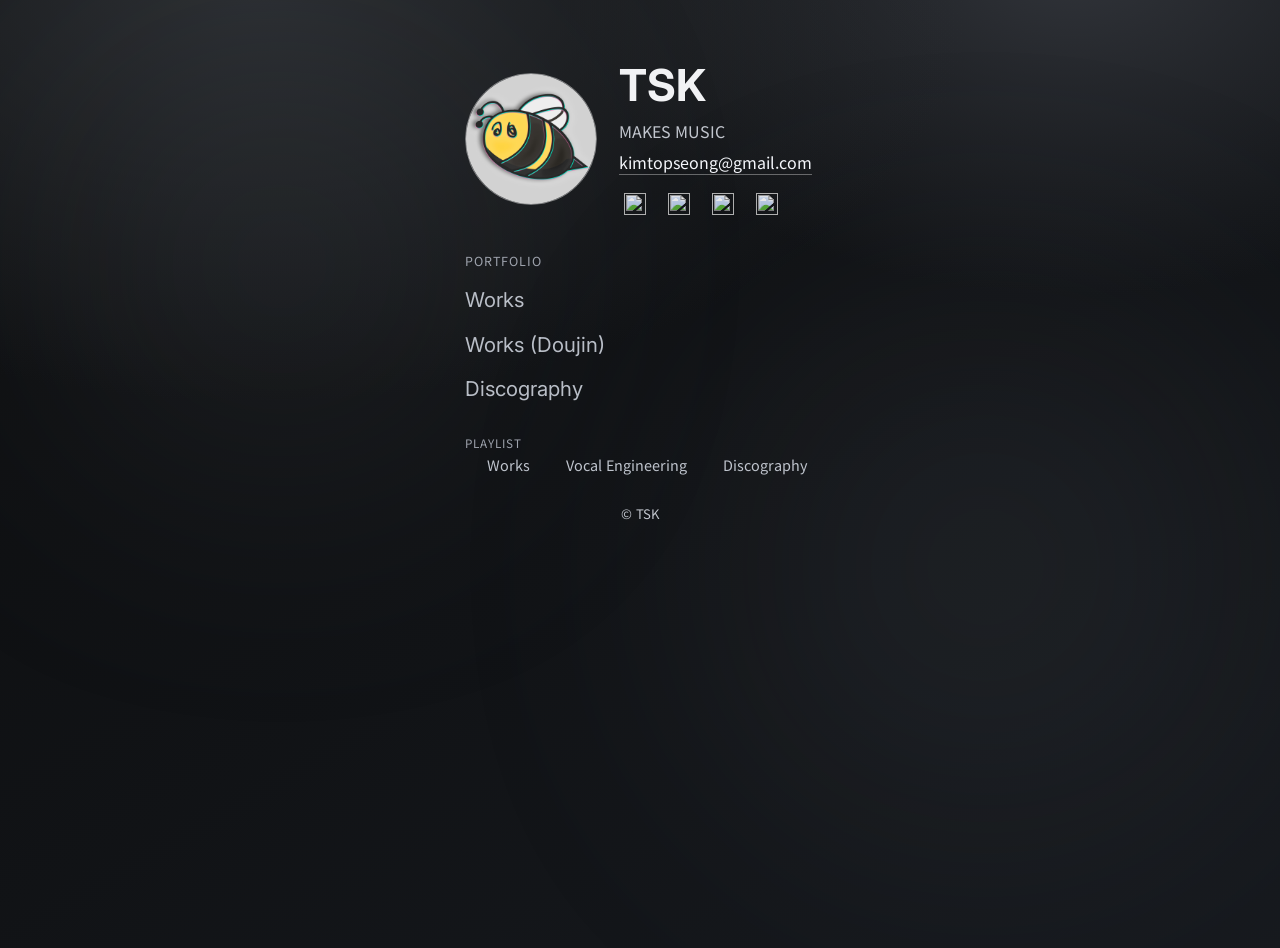
==== index.html @ 694b68a7 "20260206 v5" ====
<!doctype html>
<html lang="ko">
  <head>
    <meta charset="UTF-8" />
    <meta name="viewport" content="width=device-width, initial-scale=1.0, viewport-fit=cover" />
    <meta name="theme-color" content="#0b0c0d" />
    <title>TSK</title>
    <meta
      name="description"
      content="TSK - Composer, Arranger"
    />
    <meta property="og:title" content="TSK" />
    <meta
      property="og:description"
      content="TSK Works"
    />
    <meta property="og:type" content="website" />
    <link rel="preconnect" href="https://fonts.googleapis.com" />
    <link rel="preconnect" href="https://fonts.gstatic.com" crossorigin />
    <link
      href="https://fonts.googleapis.com/css2?family=Inter:wght@500;600;700&family=Noto+Sans+KR:wght@400;500;700&display=swap"
      rel="stylesheet"
    />
    <link rel="stylesheet" href="styles.css" />
  </head>
  <body>
    <div class="bg-haze haze-1"></div>
    <div class="bg-haze haze-2"></div>

    <main class="layout">
      <header class="hero">
        <img
          class="avatar"
          src="assets/profile.jpg"
          alt="TSK profile"
          loading="eager"
          decoding="async"
        />
        <div class="hero-text">
          <h1>TSK</h1>
          <p class="subtitle">MAKES MUSIC</p>
          <a class="email" href="mailto:kimtopseong@gmail.com">kimtopseong@gmail.com</a>
          <div class="icon-only-row hero-icons">
            <a class="icon-only-link" href="https://x.com/tsk_honeybee" target="_blank" rel="noreferrer" aria-label="X">
              <img src="https://cdn.simpleicons.org/x/ffffff" alt="" />
            </a>
            <a class="icon-only-link" href="https://www.instagram.com/tsk_honeybee/" target="_blank" rel="noreferrer" aria-label="Instagram">
              <img src="https://cdn.simpleicons.org/instagram/ffffff" alt="" />
            </a>
            <a class="icon-only-link" href="https://www.youtube.com/channel/UCv5Q-5OGia7zHvulCC9gNqg" target="_blank" rel="noreferrer" aria-label="YouTube">
              <img src="https://cdn.simpleicons.org/youtube/ffffff" alt="" />
            </a>
            <a class="icon-only-link" href="https://tskhoneybee.gumroad.com/" target="_blank" rel="noreferrer" aria-label="Gumroad">
              <img src="https://cdn.simpleicons.org/gumroad/ffffff" alt="" />
            </a>
          </div>
        </div>
      </header>

      <section class="nav-panel">
        <p class="nav-title">Portfolio</p>
        <div class="menu-list" role="tablist" aria-label="Portfolio Sections">
          <button class="menu-btn" data-section="works" type="button">Works</button>
          <button class="menu-btn" data-section="compilation" type="button">Works (Doujin)</button>
          <button class="menu-btn" data-section="discography" type="button">Discography</button>
        </div>
      </section>

      <nav class="social-links" aria-label="External Links">
        <div class="playlist-section">
          <p class="playlist-title">Playlist</p>
          <div class="playlist-links">
            <a class="icon-link" href="https://open.spotify.com/playlist/5SFQrN1b1Zo4xf7qj3XpR2?si=6d80a471884d4071" target="_blank" rel="noreferrer">
              <img src="https://cdn.simpleicons.org/spotify/ffffff" alt="" />
              <span>Works</span>
            </a>
            <a class="icon-link" href="https://open.spotify.com/playlist/7tRy6l9J58Yn8CBKnDfHsf?si=de949b4577144884" target="_blank" rel="noreferrer">
              <img src="https://cdn.simpleicons.org/spotify/ffffff" alt="" />
              <span>Vocal Engineering</span>
            </a>
            <a class="icon-link" href="https://open.spotify.com/playlist/6BKOt9q6zbDGoeuyAYG1Xa?si=b8ab32fe5dda453e" target="_blank" rel="noreferrer">
              <img src="https://cdn.simpleicons.org/spotify/ffffff" alt="" />
              <span>Discography</span>
            </a>
          </div>
        </div>
      </nav>
    </main>

    <section class="overlay" id="modal-overlay" hidden>
      <div class="overlay-backdrop" id="overlay-backdrop"></div>
      <article class="glass modal" role="dialog" aria-modal="true" aria-labelledby="modal-title">
        <header class="modal-head">
          <h2 id="modal-title"></h2>
          <button class="close-btn" id="modal-close" type="button" aria-label="닫기">×</button>
        </header>
        <div class="modal-body" id="modal-body"></div>
        <div class="modal-scrollbar" id="modal-scrollbar" aria-hidden="true" hidden>
          <div class="modal-scrollbar-thumb" id="modal-scrollbar-thumb"></div>
        </div>
      </article>
    </section>

    <footer class="footer">
      <p>© TSK</p>
    </footer>

    <script src="script.js"></script>
  </body>
</html>
---- styles.css ----
:root {
  --bg-1: #0b0c0d;
  --bg-2: #111316;
  --bg-3: #171a1f;
  --text: #f1f2f4;
  --muted: #c2c6ce;
  --glass: rgba(255, 255, 255, 0.08);
  --glass-strong: rgba(255, 255, 255, 0.12);
  --glass-border: rgba(255, 255, 255, 0.22);
  --line: rgba(255, 255, 255, 0.16);
  --shadow: 0 18px 46px rgba(0, 0, 0, 0.34);
}

* {
  box-sizing: border-box;
}

html {
  background-color: var(--bg-1);
  min-height: 100%;
}

body {
  position: relative;
  isolation: isolate;
  margin: 0;
  min-height: 100%;
  min-height: 100vh;
  background: transparent;
  color: var(--text);
  font-family: "Noto Sans KR", "Apple SD Gothic Neo", "Malgun Gothic", sans-serif;
  overflow-x: hidden;
}

body::before {
  content: "";
  position: fixed;
  inset: -15vh 0;
  z-index: -2;
  pointer-events: none;
  background:
    radial-gradient(1200px 700px at 20% 10%, #2a2d31 0%, transparent 60%),
    radial-gradient(900px 580px at 84% 8%, #31343a 0%, transparent 58%),
    linear-gradient(150deg, var(--bg-1), var(--bg-2) 55%, var(--bg-3));
}

h1,
h2,
h3,
button {
  font-family: "Inter", "Noto Sans KR", sans-serif;
}

.bg-haze {
  position: fixed;
  border-radius: 50%;
  filter: blur(clamp(82px, 11vw, 320px));
  pointer-events: none;
  z-index: 0;
  opacity: 0.14;
  animation: float 12s ease-in-out infinite;
}

.haze-1 {
  width: clamp(190px, 30vw, 700px);
  height: clamp(190px, 30vw, 700px);
  background: #9aa1ab;
  top: 8%;
  left: 7%;
}

.haze-2 {
  width: clamp(240px, 38vw, 900px);
  height: clamp(240px, 38vw, 900px);
  background: #7f8793;
  bottom: 10%;
  right: 4%;
  animation-delay: 2s;
}

.layout {
  position: relative;
  z-index: 1;
  width: min(350px, calc(100% - 30px));
  margin: 48px auto 0;
  display: grid;
  gap: 16px;
}

.glass {
  background: linear-gradient(150deg, var(--glass-strong), var(--glass));
  border: 1px solid var(--glass-border);
  border-radius: 8px;
  backdrop-filter: blur(18px) saturate(110%);
  -webkit-backdrop-filter: blur(18px) saturate(110%);
  box-shadow: var(--shadow);
}

.hero {
  padding: 10px 0 8px;
  display: grid;
  grid-template-columns: auto 1fr;
  gap: 22px;
  align-items: center;
}

.avatar {
  width: 132px;
  height: 132px;
  border-radius: 999px;
  object-fit: cover;
  border: 1px solid rgba(255, 255, 255, 0.42);
}

.hero-text {
  display: grid;
  gap: 3px;
  align-content: center;
}

.eyebrow {
  margin: 0 0 4px;
  color: #d2d6dd;
  font-size: 0.9rem;
}

h1 {
  margin: 0;
  font-size: clamp(2rem, 5vw, 2.75rem);
}

.subtitle {
  margin: 4px 0;
  color: var(--muted);
}

.email {
  color: #f4f6fb;
  text-decoration: none;
  border-bottom: 1px solid rgba(255, 255, 255, 0.35);
  width: fit-content;
}

.nav-panel {
  padding: 8px 0 0;
}

.nav-title {
  margin: 0 0 12px;
  color: #9ea3ad;
  letter-spacing: 0.08em;
  text-transform: uppercase;
  font-size: 0.78rem;
}

.menu-list {
  display: flex;
  flex-direction: column;
  align-items: flex-start;
  gap: 8px;
}

.menu-btn {
  display: inline-flex;
  border: none;
  background: transparent;
  color: #b9bec7;
  border-radius: 0;
  padding: 6px 0;
  text-align: left;
  font-size: 1.28rem;
  line-height: 1.2;
  cursor: pointer;
  transition: transform 0.2s ease, color 0.2s ease;
}

.menu-btn:hover {
  transform: translateX(4px);
  color: #f0f2f5;
}

.menu-btn.is-active {
  color: #ffffff;
}

.social-links {
  display: grid;
  gap: 12px;
  padding-top: 10px;
}

.icon-only-row {
  display: flex;
  flex-wrap: wrap;
  gap: 12px;
}

.hero-icons {
  margin-top: 10px;
  justify-content: flex-start;
}

.icon-only-link {
  display: inline-flex;
  align-items: center;
  justify-content: center;
  width: 32px;
  height: 32px;
  color: #bfc4cd;
  text-decoration: none;
  opacity: 0.9;
  transition: opacity 0.2s ease, transform 0.2s ease;
}

.icon-only-link img {
  width: 22px;
  height: 22px;
}

.icon-only-link:hover {
  opacity: 1;
  transform: translateY(-1px);
}

.playlist-section {
  display: grid;
  gap: 7px;
}

.playlist-title {
  margin: 0;
  color: #9ea3ad;
  letter-spacing: 0.08em;
  text-transform: uppercase;
  font-size: 0.73rem;
}

.playlist-links {
  display: flex;
  flex-wrap: wrap;
  gap: 8px 14px;
}

.icon-link {
  display: inline-flex;
  align-items: center;
  gap: 7px;
  color: #bfc4cd;
  text-decoration: none;
  font-size: 0.9rem;
  line-height: 1;
  transition: color 0.2s ease, transform 0.2s ease;
}

.icon-link img {
  width: 15px;
  height: 15px;
  opacity: 0.92;
}

.icon-link:hover {
  color: #ffffff;
  transform: translateY(-1px);
}

.overlay {
  position: fixed;
  inset: 0;
  z-index: 20;
  display: grid;
  place-items: center;
  padding: 20px;
}

.overlay[hidden] {
  display: none;
}

.overlay-backdrop {
  position: absolute;
  inset: 0;
  background: rgba(7, 8, 10, 0.55);
}

.modal {
  --modal-head-offset: 64px;
  position: relative;
  width: min(720px, 100%);
  overflow: hidden;
  background: transparent;
  border: none;
  border-radius: 8px;
  box-shadow:
    var(--shadow),
    inset 0 1px 0 rgba(255, 255, 255, 0.14),
    inset 0 -1px 0 rgba(0, 0, 0, 0.34);
  backdrop-filter: none;
  -webkit-backdrop-filter: none;
}

.modal::before {
  content: "";
  position: absolute;
  top: var(--modal-head-offset);
  left: 0;
  right: 0;
  bottom: 0;
  z-index: 0;
  border-radius: 0 0 8px 8px;
  background: linear-gradient(150deg, var(--glass-strong), var(--glass));
  backdrop-filter: blur(18px) saturate(110%);
  -webkit-backdrop-filter: blur(18px) saturate(110%);
  pointer-events: none;
}

.modal::after {
  content: "";
  position: absolute;
  inset: 0;
  z-index: 7;
  border-radius: inherit;
  padding: 1px;
  background: linear-gradient(
    145deg,
    rgba(255, 255, 255, 0.36) 0%,
    rgba(255, 255, 255, 0.14) 38%,
    rgba(18, 21, 28, 0.56) 100%
  );
  -webkit-mask:
    linear-gradient(#000 0 0) content-box,
    linear-gradient(#000 0 0);
  -webkit-mask-composite: xor;
  mask-composite: exclude;
  pointer-events: none;
}

.modal-head {
  position: absolute;
  top: 0;
  left: 0;
  right: 0;
  z-index: 4;
  min-height: 64px;
  display: flex;
  justify-content: space-between;
  align-items: center;
  padding: 16px 16px 10px;
  background: rgba(18, 20, 24, 0.2);
  backdrop-filter: blur(20px);
  -webkit-backdrop-filter: blur(20px) saturate(120%) brightness(90%);
  border-bottom: none;
}

.modal-head h2 {
  margin: 0;
  font-size: 1.24rem;
}

.close-btn {
  width: 34px;
  height: 34px;
  border-radius: 4px;
  border: none;
  background: rgba(255, 255, 255, 0.08);
  color: var(--text);
  font-size: 1.28rem;
  line-height: 1;
  cursor: pointer;
}

.modal-body {
  position: relative;
  z-index: 1;
  overflow: auto;
  max-height: min(82vh, 900px);
  padding: calc(var(--modal-head-offset) + 14px) 24px 18px 16px;
  scrollbar-width: none;
  -ms-overflow-style: none;
}

.modal-body::-webkit-scrollbar {
  width: 0;
  height: 0;
}

.modal-scrollbar {
  position: absolute;
  top: var(--modal-head-offset);
  right: 6px;
  bottom: 10px;
  width: 8px;
  border-radius: 999px;
  background: rgba(255, 255, 255, 0.08);
  z-index: 6;
}

.modal-scrollbar-thumb {
  position: absolute;
  top: 0;
  left: 0;
  width: 100%;
  min-height: 36px;
  border-radius: inherit;
  background: rgba(255, 255, 255, 0.44);
  box-shadow: 0 2px 8px rgba(0, 0, 0, 0.24);
  cursor: grab;
}

.modal-scrollbar-thumb:active {
  cursor: grabbing;
}

.timeline {
  display: grid;
  gap: 14px;
}

.year-group {
  padding: 0;
}

.year-group h3 {
  margin: 0 0 9px;
  color: #e2e5ea;
  font-size: 1.2rem;
  font-weight: 600;
}

.year-group ul {
  margin: 0;
  padding-left: 30px;
  display: grid;
  gap: 6px;
}

.year-group li {
  line-height: 1.5;
  color: #eef0f3;
  font-size: 0.93rem;
}

.year-group li::marker {
  font-size: 0.7em;
  color: #aab0b9;
}

.track-link {
  color: inherit;
  text-decoration: none;
  background-image: linear-gradient(rgba(255, 255, 255, 0.62), rgba(255, 255, 255, 0.62));
  background-repeat: no-repeat;
  background-size: 0 1px;
  background-position: 0 100%;
  padding-bottom: 0.08em;
  transition: background-size 0.2s ease, color 0.2s ease;
}

.track-link:hover {
  color: #ffffff;
  background-size: 100% 1px;
}

.mark-box {
  display: inline;
  padding: 0px 4px;
  border-radius: 3px;
  background: rgba(255, 255, 255, 0.16);
  margin: 0;
  font-size: 0.94em;
  font-weight: 500;
}

.role-box {
  display: inline;
  padding: 1px 6px;
  border-radius: 3px;
  background: rgba(255, 222, 115, 0.24);
  color: #ffe084;
  font-size: 0.83em;
  font-weight: 600;
  margin-left: 0;
}

.company-meta {
  color: #9a9fa8;
  font-size: 0.82em;
}

.footer {
  position: relative;
  z-index: 1;
  text-align: center;
  color: var(--muted);
  font-size: 0.82rem;
  padding: 18px 0 24px;
}

@keyframes float {
  0%,
  100% {
    transform: translateY(0);
  }
  50% {
    transform: translateY(-14px);
  }
}

@media (max-width: 680px) {
  .layout {
    margin-top: 26px;
  }

  .hero {
    grid-template-columns: 1fr;
    text-align: center;
    justify-items: center;
    padding: 8px 0 6px;
  }

  .hero-text {
    justify-items: center;
  }

  .hero-icons {
    justify-content: center;
  }

  .modal {
    width: 100%;
    max-height: 86vh;
  }

  .social-links {
    gap: 10px;
  }

  .menu-btn:hover {
    transform: none;
  }

  .menu-btn {
    font-size: 1.16rem;
  }
}
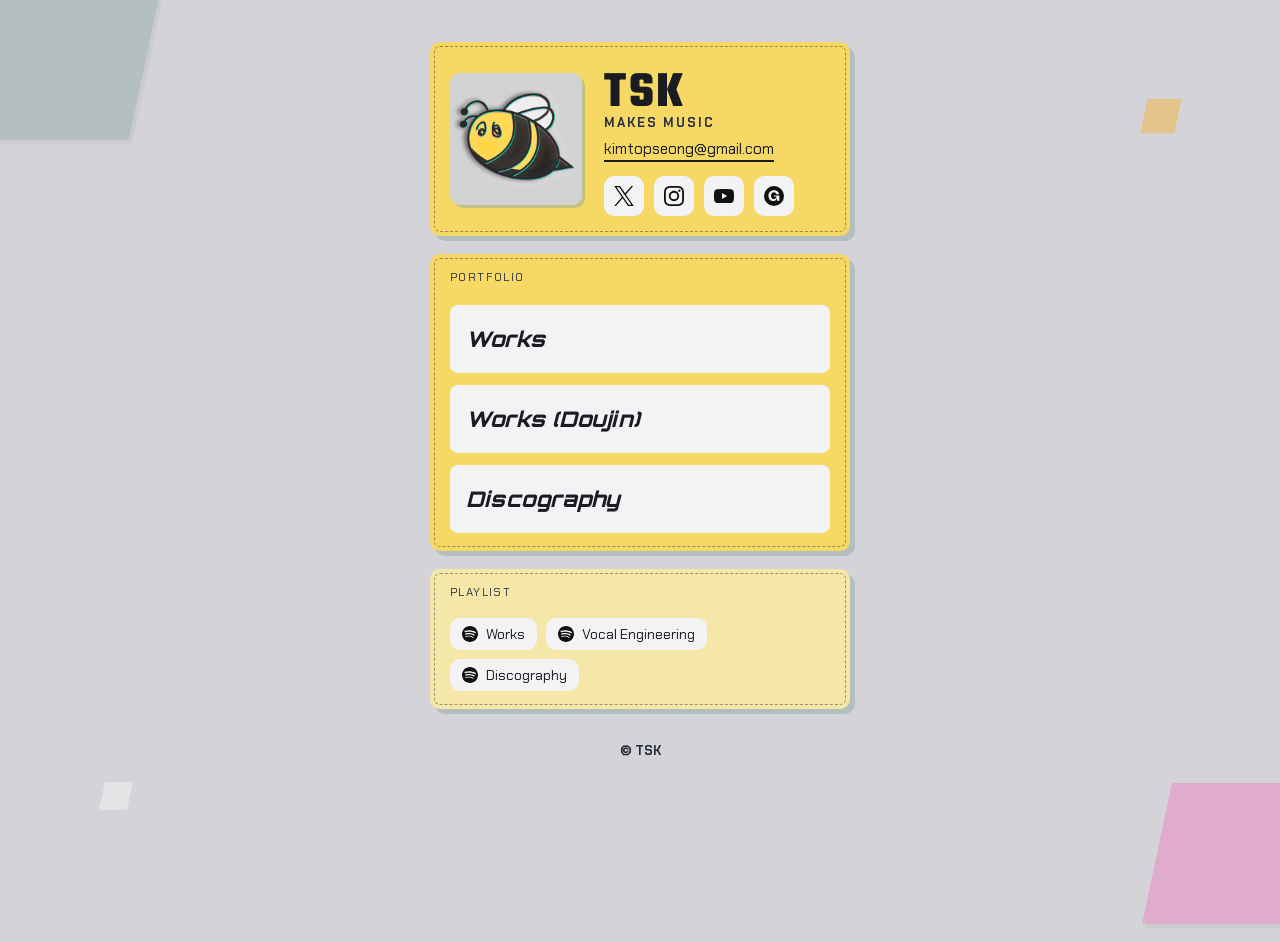
==== commit bab9af0c: "20260208" ====
--- a/index.html
+++ b/index.html
@@ -3,7 +3,7 @@
   <head>
     <meta charset="UTF-8" />
     <meta name="viewport" content="width=device-width, initial-scale=1.0, viewport-fit=cover" />
-    <meta name="theme-color" content="#0b0c0d" />
+    <meta name="theme-color" content="#cbcbcf" />
     <title>TSK</title>
     <meta
       name="description"
@@ -15,10 +15,13 @@
       content="TSK Works"
     />
     <meta property="og:type" content="website" />
+    <link rel="icon" type="image/png" sizes="32x32" href="assets/favicon/favicon-32.png" />
+    <link rel="icon" type="image/png" sizes="16x16" href="assets/favicon/favicon-16.png" />
+    <link rel="apple-touch-icon" sizes="180x180" href="assets/favicon/apple-touch-icon.png" />
     <link rel="preconnect" href="https://fonts.googleapis.com" />
     <link rel="preconnect" href="https://fonts.gstatic.com" crossorigin />
     <link
-      href="https://fonts.googleapis.com/css2?family=Inter:wght@500;600;700&family=Noto+Sans+KR:wght@400;500;700&display=swap"
+      href="https://fonts.googleapis.com/css2?family=Black+Ops+One&family=Chakra+Petch:wght@500;600;700&family=Orbitron:wght@600;700;800&family=Rubik+Mono+One&family=Teko:wght@700&family=Noto+Sans+KR:wght@400;500;700&display=swap"
       rel="stylesheet"
     />
     <link rel="stylesheet" href="styles.css" />
@@ -42,16 +45,16 @@
           <a class="email" href="mailto:kimtopseong@gmail.com">kimtopseong@gmail.com</a>
           <div class="icon-only-row hero-icons">
             <a class="icon-only-link" href="https://x.com/tsk_honeybee" target="_blank" rel="noreferrer" aria-label="X">
-              <img src="https://cdn.simpleicons.org/x/ffffff" alt="" />
+              <img src="assets/icons/x.svg" alt="" />
             </a>
             <a class="icon-only-link" href="https://www.instagram.com/tsk_honeybee/" target="_blank" rel="noreferrer" aria-label="Instagram">
-              <img src="https://cdn.simpleicons.org/instagram/ffffff" alt="" />
+              <img src="assets/icons/instagram.svg" alt="" />
             </a>
             <a class="icon-only-link" href="https://www.youtube.com/channel/UCv5Q-5OGia7zHvulCC9gNqg" target="_blank" rel="noreferrer" aria-label="YouTube">
-              <img src="https://cdn.simpleicons.org/youtube/ffffff" alt="" />
+              <img src="assets/icons/youtube.svg" alt="" />
             </a>
             <a class="icon-only-link" href="https://tskhoneybee.gumroad.com/" target="_blank" rel="noreferrer" aria-label="Gumroad">
-              <img src="https://cdn.simpleicons.org/gumroad/ffffff" alt="" />
+              <img src="assets/icons/gumroad.svg" alt="" />
             </a>
           </div>
         </div>
@@ -71,15 +74,15 @@
           <p class="playlist-title">Playlist</p>
           <div class="playlist-links">
             <a class="icon-link" href="https://open.spotify.com/playlist/5SFQrN1b1Zo4xf7qj3XpR2?si=6d80a471884d4071" target="_blank" rel="noreferrer">
-              <img src="https://cdn.simpleicons.org/spotify/ffffff" alt="" />
+              <img src="assets/icons/spotify.svg" alt="" />
               <span>Works</span>
             </a>
             <a class="icon-link" href="https://open.spotify.com/playlist/7tRy6l9J58Yn8CBKnDfHsf?si=de949b4577144884" target="_blank" rel="noreferrer">
-              <img src="https://cdn.simpleicons.org/spotify/ffffff" alt="" />
+              <img src="assets/icons/spotify.svg" alt="" />
               <span>Vocal Engineering</span>
             </a>
             <a class="icon-link" href="https://open.spotify.com/playlist/6BKOt9q6zbDGoeuyAYG1Xa?si=b8ab32fe5dda453e" target="_blank" rel="noreferrer">
-              <img src="https://cdn.simpleicons.org/spotify/ffffff" alt="" />
+              <img src="assets/icons/spotify.svg" alt="" />
               <span>Discography</span>
             </a>
           </div>
@@ -89,7 +92,7 @@
 
     <section class="overlay" id="modal-overlay" hidden>
       <div class="overlay-backdrop" id="overlay-backdrop"></div>
-      <article class="glass modal" role="dialog" aria-modal="true" aria-labelledby="modal-title">
+      <article class="modal" role="dialog" aria-modal="true" aria-labelledby="modal-title">
         <header class="modal-head">
           <h2 id="modal-title"></h2>
           <button class="close-btn" id="modal-close" type="button" aria-label="닫기">×</button>
--- a/styles.css
+++ b/styles.css
@@ -1,14 +1,17 @@
 :root {
-  --bg-1: #0b0c0d;
-  --bg-2: #111316;
-  --bg-3: #171a1f;
-  --text: #f1f2f4;
-  --muted: #c2c6ce;
-  --glass: rgba(255, 255, 255, 0.08);
-  --glass-strong: rgba(255, 255, 255, 0.12);
-  --glass-border: rgba(255, 255, 255, 0.22);
-  --line: rgba(255, 255, 255, 0.16);
-  --shadow: 0 18px 46px rgba(0, 0, 0, 0.34);
+  --bg: #d4d4d8;
+  --ink: #1b1c22;
+  --paper: #f3f3f5;
+  --panel: #f6d964;
+  --panel-soft: #f4e7a8;
+  --wing: #eeeff2;
+  --muted: #4a4d57;
+  --cyan: #8fa9a2;
+  --pink: #f07dbf;
+  --orange: #f1b13a;
+  --edge-rough: rgba(27, 28, 34, 0.42);
+  --shadow-hard: 5px 5px 0 rgba(143, 169, 162, 0.5);
+  --btn-slant: 2%;
 }
 
 * {
@@ -16,251 +19,316 @@
 }
 
 html {
-  background-color: var(--bg-1);
   min-height: 100%;
+  background: var(--bg);
 }
 
 body {
   position: relative;
   isolation: isolate;
   margin: 0;
-  min-height: 100%;
   min-height: 100vh;
-  background: transparent;
-  color: var(--text);
-  font-family: "Noto Sans KR", "Apple SD Gothic Neo", "Malgun Gothic", sans-serif;
+  color: var(--ink);
+  font-family: "Chakra Petch", "Noto Sans KR", "Apple SD Gothic Neo", "Malgun Gothic", sans-serif;
   overflow-x: hidden;
 }
 
-body::before {
+body::before,
+body::after {
   content: "";
   position: fixed;
-  inset: -15vh 0;
-  z-index: -2;
+  z-index: -3;
   pointer-events: none;
-  background:
-    radial-gradient(1200px 700px at 20% 10%, #2a2d31 0%, transparent 60%),
-    radial-gradient(900px 580px at 84% 8%, #31343a 0%, transparent 58%),
-    linear-gradient(150deg, var(--bg-1), var(--bg-2) 55%, var(--bg-3));
+  border: none;
+  box-shadow: 4px 4px 0 rgba(0, 0, 0, 0.1);
+  opacity: 0.45;
+}
+
+body::before {
+  top: -22px;
+  left: -16px;
+  width: clamp(96px, 13vw, 162px);
+  height: clamp(96px, 13vw, 162px);
+  background: var(--cyan);
+  transform: skewX(-12deg);
+}
+
+body::after {
+  right: -18px;
+  bottom: -24px;
+  width: clamp(84px, 11vw, 142px);
+  height: clamp(84px, 11vw, 142px);
+  background: var(--pink);
+  transform: skewX(-12deg);
 }
 
 h1,
 h2,
 h3,
 button {
-  font-family: "Inter", "Noto Sans KR", sans-serif;
+  font-family: "Orbitron", "Black Ops One", "Noto Sans KR", sans-serif;
 }
 
 .bg-haze {
   position: fixed;
-  border-radius: 50%;
-  filter: blur(clamp(82px, 11vw, 320px));
+  z-index: -2;
   pointer-events: none;
-  z-index: 0;
-  opacity: 0.14;
-  animation: float 12s ease-in-out infinite;
+  border: none;
+  opacity: 0.5;
 }
 
 .haze-1 {
-  width: clamp(190px, 30vw, 700px);
-  height: clamp(190px, 30vw, 700px);
-  background: #9aa1ab;
-  top: 8%;
-  left: 7%;
+  top: 11%;
+  right: 8%;
+  width: 34px;
+  height: 34px;
+  background: var(--orange);
+  transform: skewX(-12deg);
 }
 
 .haze-2 {
-  width: clamp(240px, 38vw, 900px);
-  height: clamp(240px, 38vw, 900px);
-  background: #7f8793;
+  left: 8%;
   bottom: 10%;
-  right: 4%;
-  animation-delay: 2s;
+  width: 28px;
+  height: 28px;
+  background: var(--paper);
+  transform: skewX(-12deg);
 }
 
 .layout {
   position: relative;
   z-index: 1;
-  width: min(350px, calc(100% - 30px));
-  margin: 48px auto 0;
-  display: grid;
-  gap: 16px;
-}
-
-.glass {
-  background: linear-gradient(150deg, var(--glass-strong), var(--glass));
-  border: 1px solid var(--glass-border);
-  border-radius: 8px;
-  backdrop-filter: blur(18px) saturate(110%);
-  -webkit-backdrop-filter: blur(18px) saturate(110%);
-  box-shadow: var(--shadow);
+  width: min(420px, calc(100% - 38px));
+  margin: 42px auto 0;
+  display: grid;
+  gap: 18px;
+}
+
+.layout > * {
+  opacity: 0;
+  transform: translateY(18px);
+  animation: rise-in 0.65s cubic-bezier(0.25, 0.7, 0.3, 1) forwards;
+}
+
+.layout > :nth-child(1) {
+  animation-delay: 0.05s;
+}
+
+.layout > :nth-child(2) {
+  animation-delay: 0.12s;
+}
+
+.layout > :nth-child(3) {
+  animation-delay: 0.19s;
+}
+
+.hero,
+.nav-panel,
+.social-links {
+  position: relative;
+  overflow: hidden;
+  border: none;
+  border-radius: 10px;
+  background: var(--panel);
+  box-shadow: var(--shadow-hard);
+}
+
+.hero::after,
+.nav-panel::after,
+.social-links::after {
+  content: "";
+  position: absolute;
+  inset: 4px;
+  border: 1px dashed var(--edge-rough);
+  border-radius: 6px;
+  pointer-events: none;
 }
 
 .hero {
-  padding: 10px 0 8px;
+  padding: 20px;
   display: grid;
   grid-template-columns: auto 1fr;
   gap: 22px;
   align-items: center;
 }
 
+.nav-panel,
+.social-links {
+  padding: 16px 20px 18px;
+}
+
+.nav-panel {
+  display: grid;
+  align-content: start;
+  gap: 10px;
+}
+
 .avatar {
   width: 132px;
   height: 132px;
-  border-radius: 999px;
+  border-radius: 10px;
   object-fit: cover;
-  border: 1px solid rgba(255, 255, 255, 0.42);
+  border: none;
+  box-shadow: 3px 3px 0 rgba(143, 169, 162, 0.5);
 }
 
 .hero-text {
   display: grid;
-  gap: 3px;
+  gap: 4px;
   align-content: center;
 }
 
-.eyebrow {
-  margin: 0 0 4px;
-  color: #d2d6dd;
-  font-size: 0.9rem;
-}
-
 h1 {
   margin: 0;
-  font-size: clamp(2rem, 5vw, 2.75rem);
+  font-size: clamp(2.2rem, 5vw, 3.2rem);
+  line-height: 0.86;
+  letter-spacing: 0.05em;
+  font-family: "Teko", "Rubik Mono One", "Black Ops One", "Orbitron", "Noto Sans KR", sans-serif;
+  transform: translateY(10px);
 }
 
 .subtitle {
   margin: 4px 0;
-  color: var(--muted);
+  color: #2d3240;
+  font-weight: 700;
+  letter-spacing: 0.16em;
+  font-size: 0.8rem;
 }
 
 .email {
-  color: #f4f6fb;
+  width: fit-content;
+  color: var(--ink);
+  font-size: 0.95rem;
   text-decoration: none;
-  border-bottom: 1px solid rgba(255, 255, 255, 0.35);
-  width: fit-content;
-}
-
-.nav-panel {
-  padding: 8px 0 0;
-}
-
-.nav-title {
-  margin: 0 0 12px;
-  color: #9ea3ad;
-  letter-spacing: 0.08em;
-  text-transform: uppercase;
-  font-size: 0.78rem;
-}
-
-.menu-list {
-  display: flex;
-  flex-direction: column;
-  align-items: flex-start;
-  gap: 8px;
-}
-
-.menu-btn {
-  display: inline-flex;
-  border: none;
-  background: transparent;
-  color: #b9bec7;
-  border-radius: 0;
-  padding: 6px 0;
-  text-align: left;
-  font-size: 1.28rem;
-  line-height: 1.2;
-  cursor: pointer;
-  transition: transform 0.2s ease, color 0.2s ease;
-}
-
-.menu-btn:hover {
-  transform: translateX(4px);
-  color: #f0f2f5;
-}
-
-.menu-btn.is-active {
-  color: #ffffff;
-}
-
-.social-links {
-  display: grid;
-  gap: 12px;
-  padding-top: 10px;
+  border-bottom: 2px solid var(--ink);
+  padding-bottom: 1px;
+}
+
+.email:hover {
+  color: #000;
 }
 
 .icon-only-row {
   display: flex;
   flex-wrap: wrap;
-  gap: 12px;
+  gap: 10px;
 }
 
 .hero-icons {
   margin-top: 10px;
-  justify-content: flex-start;
 }
 
 .icon-only-link {
   display: inline-flex;
   align-items: center;
   justify-content: center;
-  width: 32px;
-  height: 32px;
-  color: #bfc4cd;
+  width: 40px;
+  height: 40px;
+  border-radius: 10px;
+  border: none;
+  background: var(--paper);
   text-decoration: none;
-  opacity: 0.9;
-  transition: opacity 0.2s ease, transform 0.2s ease;
+  transition: transform 0.18s ease, box-shadow 0.18s ease;
 }
 
 .icon-only-link img {
-  width: 22px;
-  height: 22px;
+  width: 20px;
+  height: 20px;
 }
 
 .icon-only-link:hover {
-  opacity: 1;
+  transform: translateY(-2px);
+  box-shadow: 2px 2px 0 rgba(143, 169, 162, 0.6);
+}
+
+.nav-title,
+.playlist-title {
+  margin: 0 0 10px;
+  color: #2a2f3d;
+  letter-spacing: 0.12em;
+  text-transform: uppercase;
+  font-size: 0.72rem;
+}
+
+.menu-list {
+  display: grid;
+  grid-template-columns: 1fr;
+  gap: 12px;
+}
+
+.menu-btn {
+  display: inline-flex;
+  align-items: center;
+  justify-content: flex-start;
+  width: 100%;
+  min-height: 68px;
+  border: none;
+  border-radius: 8px;
+  background: var(--paper);
+  color: var(--ink);
+  padding: 14px 16px;
+  text-align: left;
+  font-family: "Orbitron", "Black Ops One", "Noto Sans KR", sans-serif;
+  font-size: 1.34rem;
+  font-weight: 800;
+  font-style: italic;
+  letter-spacing: 0.01em;
+  line-height: 1.1;
+  cursor: pointer;
+  transition: transform 0.18s ease, box-shadow 0.18s ease;
+}
+
+.menu-btn:hover {
   transform: translateY(-1px);
+  box-shadow: 2px 2px 0 rgba(143, 169, 162, 0.58);
+}
+
+.menu-btn.is-active {
+  background: #bfd1cc;
+  color: var(--ink);
+  box-shadow: 2px 2px 0 rgba(240, 125, 191, 0.6);
+}
+
+.social-links {
+  display: grid;
+  gap: 10px;
+  background: var(--panel-soft);
 }
 
 .playlist-section {
   display: grid;
-  gap: 7px;
-}
-
-.playlist-title {
-  margin: 0;
-  color: #9ea3ad;
-  letter-spacing: 0.08em;
-  text-transform: uppercase;
-  font-size: 0.73rem;
+  gap: 8px;
 }
 
 .playlist-links {
   display: flex;
   flex-wrap: wrap;
-  gap: 8px 14px;
+  gap: 9px;
 }
 
 .icon-link {
   display: inline-flex;
   align-items: center;
-  gap: 7px;
-  color: #bfc4cd;
+  gap: 8px;
+  color: var(--ink);
   text-decoration: none;
-  font-size: 0.9rem;
+  padding: 8px 12px;
+  border: none;
+  border-radius: 10px;
+  background: var(--paper);
+  font-size: 0.88rem;
   line-height: 1;
-  transition: color 0.2s ease, transform 0.2s ease;
+  transition: transform 0.18s ease, box-shadow 0.18s ease;
 }
 
 .icon-link img {
-  width: 15px;
-  height: 15px;
-  opacity: 0.92;
+  width: 16px;
+  height: 16px;
 }
 
 .icon-link:hover {
-  color: #ffffff;
   transform: translateY(-1px);
+  box-shadow: 2px 2px 0 rgba(240, 125, 191, 0.56);
 }
 
 .overlay {
@@ -279,59 +347,24 @@
 .overlay-backdrop {
   position: absolute;
   inset: 0;
-  background: rgba(7, 8, 10, 0.55);
+  background: rgba(16, 17, 21, 0.54);
 }
 
 .modal {
-  --modal-head-offset: 64px;
+  --modal-head-offset: 70px;
+  --skew: 0deg;
   position: relative;
-  width: min(720px, 100%);
+  width: min(820px, 100%);
   overflow: hidden;
-  background: transparent;
-  border: none;
-  border-radius: 8px;
-  box-shadow:
-    var(--shadow),
-    inset 0 1px 0 rgba(255, 255, 255, 0.14),
-    inset 0 -1px 0 rgba(0, 0, 0, 0.34);
-  backdrop-filter: none;
-  -webkit-backdrop-filter: none;
-}
-
-.modal::before {
-  content: "";
-  position: absolute;
-  top: var(--modal-head-offset);
-  left: 0;
-  right: 0;
-  bottom: 0;
-  z-index: 0;
-  border-radius: 0 0 8px 8px;
-  background: linear-gradient(150deg, var(--glass-strong), var(--glass));
-  backdrop-filter: blur(18px) saturate(110%);
-  -webkit-backdrop-filter: blur(18px) saturate(110%);
-  pointer-events: none;
-}
-
-.modal::after {
-  content: "";
-  position: absolute;
-  inset: 0;
-  z-index: 7;
-  border-radius: inherit;
-  padding: 1px;
-  background: linear-gradient(
-    145deg,
-    rgba(255, 255, 255, 0.36) 0%,
-    rgba(255, 255, 255, 0.14) 38%,
-    rgba(18, 21, 28, 0.56) 100%
-  );
-  -webkit-mask:
-    linear-gradient(#000 0 0) content-box,
-    linear-gradient(#000 0 0);
-  -webkit-mask-composite: xor;
-  mask-composite: exclude;
-  pointer-events: none;
+  border: none;
+  border-radius: 10px;
+  background: var(--wing);
+  box-shadow: 5px 5px 0 rgba(143, 169, 162, 0.5);
+  transform: none;
+}
+
+.modal > * {
+  transform: none;
 }
 
 .modal-head {
@@ -340,32 +373,38 @@
   left: 0;
   right: 0;
   z-index: 4;
-  min-height: 64px;
+  min-height: var(--modal-head-offset);
   display: flex;
   justify-content: space-between;
   align-items: center;
-  padding: 16px 16px 10px;
-  background: rgba(18, 20, 24, 0.2);
-  backdrop-filter: blur(20px);
-  -webkit-backdrop-filter: blur(20px) saturate(120%) brightness(90%);
+  padding: 18px 16px 12px;
   border-bottom: none;
+  background: #ffd84d;
 }
 
 .modal-head h2 {
   margin: 0;
-  font-size: 1.24rem;
+  color: var(--ink);
+  font-size: 1.2rem;
 }
 
 .close-btn {
-  width: 34px;
-  height: 34px;
-  border-radius: 4px;
-  border: none;
-  background: rgba(255, 255, 255, 0.08);
-  color: var(--text);
-  font-size: 1.28rem;
+  width: 36px;
+  height: 36px;
+  border: none;
+  border-radius: 10px;
+  background: #fff;
+  color: var(--ink);
+  font-size: 1.2rem;
   line-height: 1;
   cursor: pointer;
+  clip-path: polygon(var(--btn-slant) 0, 100% 0, calc(100% - var(--btn-slant)) 100%, 0 100%);
+  transition: transform 0.18s ease, box-shadow 0.18s ease;
+}
+
+.close-btn:hover {
+  transform: translateY(-1px);
+  box-shadow: 2px 2px 0 rgba(240, 125, 191, 0.52);
 }
 
 .modal-body {
@@ -373,7 +412,7 @@
   z-index: 1;
   overflow: auto;
   max-height: min(82vh, 900px);
-  padding: calc(var(--modal-head-offset) + 14px) 24px 18px 16px;
+  padding: calc(var(--modal-head-offset) + 14px) 28px 20px 18px;
   scrollbar-width: none;
   -ms-overflow-style: none;
 }
@@ -386,11 +425,12 @@
 .modal-scrollbar {
   position: absolute;
   top: var(--modal-head-offset);
-  right: 6px;
-  bottom: 10px;
+  right: 8px;
+  bottom: 12px;
   width: 8px;
-  border-radius: 999px;
-  background: rgba(255, 255, 255, 0.08);
+  border-radius: 10px;
+  border: none;
+  background: #fff;
   z-index: 6;
 }
 
@@ -400,9 +440,8 @@
   left: 0;
   width: 100%;
   min-height: 36px;
-  border-radius: inherit;
-  background: rgba(255, 255, 255, 0.44);
-  box-shadow: 0 2px 8px rgba(0, 0, 0, 0.24);
+  border-radius: 10px;
+  background: var(--orange);
   cursor: grab;
 }
 
@@ -412,77 +451,338 @@
 
 .timeline {
   display: grid;
-  gap: 14px;
+  gap: 16px;
 }
 
 .year-group {
+  display: grid;
+  gap: 10px;
+  padding: 4px 0 2px;
+}
+
+.year-group h3 {
+  margin: 0;
+}
+
+.year-chip {
+  display: inline-flex;
+  align-items: center;
+  justify-content: center;
+  min-width: 88px;
+  padding: 6px 12px 5px;
+  border: none;
+  border-radius: 10px;
+  background: #fff3ad;
+  box-shadow: 2px 2px 0 rgba(143, 169, 162, 0.46);
+  color: #202531;
+  font-family: "Orbitron", "Black Ops One", "Noto Sans KR", sans-serif;
+  font-size: 0.93rem;
+  letter-spacing: 0.08em;
+}
+
+.track-list {
+  list-style: none;
+  margin: 0;
   padding: 0;
-}
-
-.year-group h3 {
-  margin: 0 0 9px;
-  color: #e2e5ea;
-  font-size: 1.2rem;
+  display: grid;
+  gap: 10px;
+}
+
+.track-item {
+  display: grid;
+  grid-template-columns: 172px 1fr;
+  gap: 10px;
+  align-items: center;
+  padding: 7px;
+  border: none;
+  border-radius: 10px;
+  background: rgba(255, 255, 255, 0.62);
+  box-shadow: 2px 2px 0 rgba(27, 28, 34, 0.18);
+}
+
+.track-thumb-wrap {
+  min-width: 0;
+}
+
+.track-thumb {
+  display: block;
+  width: 100%;
+  aspect-ratio: 16 / 9;
+  object-fit: cover;
+  border: none;
+  border-radius: 10px;
+  background: #d0d1d5;
+}
+
+.track-item-body {
+  min-width: 0;
+  display: grid;
+  align-content: center;
+}
+
+.track-link {
+  display: inline;
+  color: #2d3341;
+  line-height: 1.48;
+  font-size: 0.93rem;
+  text-decoration-line: none;
+  text-decoration-color: rgba(45, 51, 65, 0.7);
+  text-decoration-thickness: 1px;
+  text-underline-offset: 0.14em;
+  transition: text-decoration-color 0.18s ease, color 0.18s ease;
+}
+
+.track-link:hover,
+.track-link:focus-visible {
+  color: #000;
+  text-decoration-line: underline;
+  text-decoration-color: #000;
+}
+
+.track-text {
+  display: block;
+  color: #2d3341;
+  line-height: 1.48;
+  font-size: 0.93rem;
+}
+
+.works-categories {
+  display: grid;
+  gap: 16px;
+}
+
+.works-category-group {
+  display: grid;
+  gap: 9px;
+}
+
+.category-badge {
+  margin: 0;
+  display: inline-flex;
+  width: fit-content;
+  padding: 6px 10px 5px;
+  border: none;
+  border-radius: 10px;
+  background: #fff3ad;
+  box-shadow: 2px 2px 0 rgba(143, 169, 162, 0.4);
+  font-family: "Orbitron", "Black Ops One", "Noto Sans KR", sans-serif;
+  font-size: 0.88rem;
+  letter-spacing: 0.06em;
+}
+
+.works-project-list {
+  display: grid;
+  gap: 10px;
+}
+
+.works-project-card {
+  display: grid;
+  grid-template-columns: 186px 1fr;
+  gap: 10px;
+  align-items: start;
+  padding: 8px;
+  border: none;
+  border-radius: 10px;
+  background: rgba(255, 255, 255, 0.62);
+  box-shadow: 2px 2px 0 rgba(27, 28, 34, 0.14);
+}
+
+.works-project-thumb {
+  width: 100%;
+  aspect-ratio: 16 / 9;
+  object-fit: cover;
+  border: none;
+  border-radius: 10px;
+  background: #d0d1d5;
+}
+
+.works-project-thumb[src$="bluearchive-cover.jpg"] {
+  object-position: 24% center;
+}
+
+.works-project-body {
+  min-width: 0;
+  display: grid;
+  gap: 6px;
+}
+
+.works-project-title-row {
+  margin: 0;
+  display: flex;
+  flex-wrap: wrap;
+  align-items: baseline;
+  gap: 6px;
+}
+
+.works-project-title {
+  font-size: 1.12rem;
+  font-weight: 800;
+  color: #1f2531;
+}
+
+.works-project-title-link {
+  color: inherit;
+  text-decoration-line: none;
+  text-decoration-color: rgba(31, 37, 49, 0.72);
+  text-decoration-thickness: 1px;
+  text-underline-offset: 0.16em;
+}
+
+.works-project-title-link:hover,
+.works-project-title-link:focus-visible {
+  text-decoration-line: underline;
+  text-decoration-color: #000;
+}
+
+.works-project-period {
+  color: #454d61;
+  font-size: 0.86rem;
   font-weight: 600;
 }
 
-.year-group ul {
-  margin: 0;
-  padding-left: 30px;
+.works-project-dropdown {
   display: grid;
   gap: 6px;
 }
 
-.year-group li {
-  line-height: 1.5;
-  color: #eef0f3;
-  font-size: 0.93rem;
-}
-
-.year-group li::marker {
-  font-size: 0.7em;
-  color: #aab0b9;
-}
-
-.track-link {
+.works-project-single {
+  margin: 0;
+}
+
+.works-project-single .track-link,
+.works-project-single .track-text {
+  font-size: 0.8rem;
+  line-height: 1.35;
+  color: #4a5266;
+}
+
+.works-project-dropdown summary {
+  width: fit-content;
+  display: inline-flex;
+  align-items: center;
+  gap: 7px;
+  list-style: none;
+  cursor: pointer;
+  border: none;
+  border-radius: 10px;
+  background: #ffe066;
+  box-shadow: 2px 2px 0 rgba(143, 169, 162, 0.46);
+  clip-path: polygon(var(--btn-slant) 0, 100% 0, calc(100% - var(--btn-slant)) 100%, 0 100%);
+  padding: 5px 10px 4px;
+  font-size: 0.82rem;
+  font-weight: 700;
+  line-height: 1.1;
+}
+
+.works-project-dropdown summary::-webkit-details-marker {
+  display: none;
+}
+
+.works-project-dropdown[open] summary {
+  background: #fff3ad;
+}
+
+.dropdown-arrow {
+  display: inline-block;
+  font-size: 0.95em;
+  transition: transform 0.2s ease;
+}
+
+.works-project-dropdown[open] .dropdown-arrow {
+  transform: rotate(180deg);
+}
+
+.category-detail-list {
+  margin: 0;
+  padding-left: 20px;
+}
+
+.discography-grid {
+  list-style: none;
+  margin: 0;
+  padding: 0;
+  display: grid;
+  gap: 12px;
+}
+
+.discography-item {
+  margin: 0;
+}
+
+.discography-link {
+  display: grid;
+  gap: 8px;
+  width: fit-content;
   color: inherit;
   text-decoration: none;
-  background-image: linear-gradient(rgba(255, 255, 255, 0.62), rgba(255, 255, 255, 0.62));
-  background-repeat: no-repeat;
-  background-size: 0 1px;
-  background-position: 0 100%;
-  padding-bottom: 0.08em;
-  transition: background-size 0.2s ease, color 0.2s ease;
-}
-
-.track-link:hover {
-  color: #ffffff;
-  background-size: 100% 1px;
+}
+
+.discography-thumb {
+  display: block;
+  width: min(260px, 72vw);
+  aspect-ratio: 1 / 1;
+  object-fit: cover;
+  border: none;
+  border-radius: 10px;
+  background: #d0d1d5;
+}
+
+.discography-title {
+  display: inline-block;
+  font-size: 1rem;
+  font-weight: 700;
+  color: #1f2531;
+  line-height: 1.25;
+}
+
+.discography-link:hover .discography-title,
+.discography-link:focus-visible .discography-title {
+  text-decoration: underline;
+  text-decoration-thickness: 1px;
+  text-underline-offset: 0.16em;
+}
+
+.simple-list {
+  margin: 0;
+  padding-left: 24px;
+  display: grid;
+  gap: 7px;
+}
+
+.simple-list li {
+  color: #2d3341;
+  line-height: 1.5;
+  font-size: 0.94rem;
+}
+
+.simple-list li::marker {
+  color: #3a3f4d;
+  font-size: 0.75em;
 }
 
 .mark-box {
   display: inline;
-  padding: 0px 4px;
-  border-radius: 3px;
-  background: rgba(255, 255, 255, 0.16);
-  margin: 0;
-  font-size: 0.94em;
-  font-weight: 500;
+  padding: 1px 5px;
+  border-radius: 0;
+  border: none;
+  background: #ffe066;
+  font-size: 0.92em;
+  font-weight: 700;
 }
 
 .role-box {
   display: inline;
   padding: 1px 6px;
-  border-radius: 3px;
-  background: rgba(255, 222, 115, 0.24);
-  color: #ffe084;
-  font-size: 0.83em;
-  font-weight: 600;
-  margin-left: 0;
+  border-radius: 0;
+  border: none;
+  background: #f4acd5;
+  color: #111;
+  font-size: 0.81em;
+  font-weight: 700;
 }
 
 .company-meta {
-  color: #9a9fa8;
+  color: #495063;
   font-size: 0.82em;
 }
 
@@ -490,55 +790,122 @@
   position: relative;
   z-index: 1;
   text-align: center;
-  color: var(--muted);
-  font-size: 0.82rem;
-  padding: 18px 0 24px;
-}
-
-@keyframes float {
-  0%,
-  100% {
+  color: #252b38;
+  font-size: 0.8rem;
+  font-weight: 700;
+  padding: 20px 0 24px;
+}
+
+@keyframes rise-in {
+  from {
+    opacity: 0;
+    transform: translateY(18px);
+  }
+  to {
+    opacity: 1;
     transform: translateY(0);
   }
-  50% {
-    transform: translateY(-14px);
+}
+
+@media (max-width: 960px) {
+  .layout {
+    margin-top: 28px;
+  }
+
+  .hero {
+    padding: 16px;
+  }
+
+  .avatar {
+    width: 118px;
+    height: 118px;
   }
 }
 
 @media (max-width: 680px) {
   .layout {
-    margin-top: 26px;
+    margin-top: 20px;
+    gap: 14px;
   }
 
   .hero {
+    grid-template-columns: auto 1fr;
+    justify-items: stretch;
+    text-align: left;
+    gap: 12px;
+    padding: 16px 14px;
+  }
+
+  .hero-text {
+    justify-items: start;
+  }
+
+  .hero-icons {
+    justify-content: flex-start;
+  }
+
+  .menu-list {
+    gap: 8px;
+  }
+
+  .menu-btn {
+    min-height: 56px;
+    padding: 8px 11px;
+  }
+
+  .playlist-links {
+    gap: 8px;
+  }
+
+  .icon-link {
+    font-size: 0.84rem;
+    padding: 8px 10px;
+  }
+
+  .category-badge {
+    font-size: 0.78rem;
+    padding: 5px 8px 4px;
+  }
+
+  .works-project-card {
     grid-template-columns: 1fr;
-    text-align: center;
-    justify-items: center;
-    padding: 8px 0 6px;
-  }
-
-  .hero-text {
-    justify-items: center;
-  }
-
-  .hero-icons {
-    justify-content: center;
+    gap: 8px;
+  }
+
+  .works-project-thumb {
+    width: min(186px, 66vw);
+  }
+
+  .works-project-dropdown summary {
+    font-size: 0.78rem;
+  }
+
+  .year-chip {
+    min-width: 76px;
+    font-size: 0.82rem;
+    padding: 5px 10px 4px;
+  }
+
+  .track-item {
+    grid-template-columns: 1fr;
+    gap: 8px;
+    padding: 8px;
   }
 
   .modal {
     width: 100%;
-    max-height: 86vh;
-  }
-
-  .social-links {
-    gap: 10px;
-  }
-
-  .menu-btn:hover {
-    transform: none;
-  }
-
-  .menu-btn {
-    font-size: 1.16rem;
-  }
-}
+  }
+
+  .modal-body {
+    padding: calc(var(--modal-head-offset) + 12px) 22px 18px 14px;
+  }
+}
+
+@media (prefers-reduced-motion: reduce) {
+  *,
+  *::before,
+  *::after {
+    animation: none !important;
+    transition: none !important;
+  }
+}
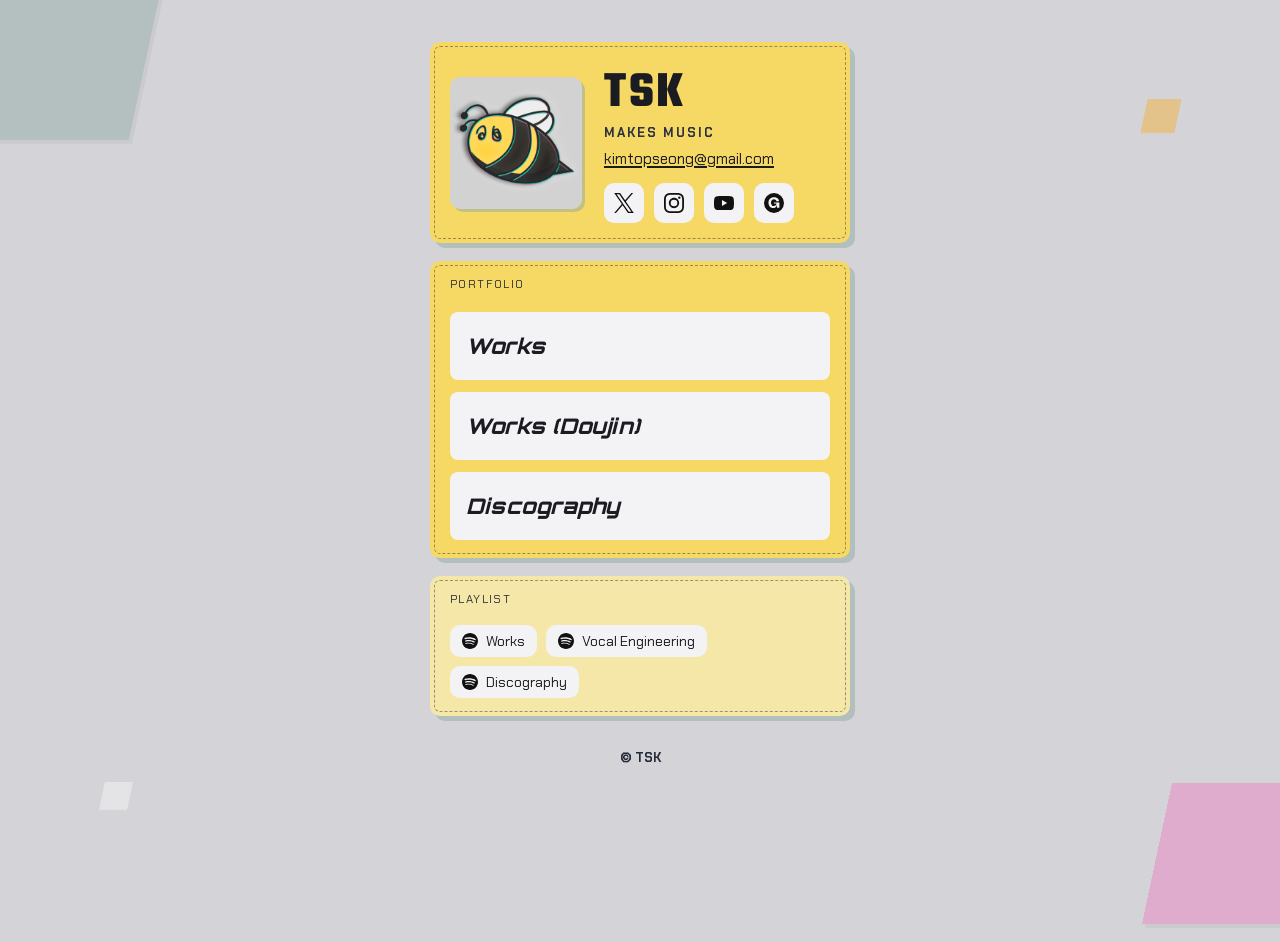
==== commit 4f640e9e: "20260208 v5" ====
--- a/index.html
+++ b/index.html
@@ -15,16 +15,16 @@
       content="TSK Works"
     />
     <meta property="og:type" content="website" />
-    <link rel="icon" type="image/png" sizes="32x32" href="assets/favicon/favicon-32.png" />
-    <link rel="icon" type="image/png" sizes="16x16" href="assets/favicon/favicon-16.png" />
-    <link rel="apple-touch-icon" sizes="180x180" href="assets/favicon/apple-touch-icon.png" />
+    <link rel="icon" type="image/png" sizes="32x32" href="assets/favicon/favicon-32.png?v=20260208-1" />
+    <link rel="icon" type="image/png" sizes="16x16" href="assets/favicon/favicon-16.png?v=20260208-1" />
+    <link rel="apple-touch-icon" sizes="180x180" href="assets/favicon/apple-touch-icon.png?v=20260208-1" />
     <link rel="preconnect" href="https://fonts.googleapis.com" />
     <link rel="preconnect" href="https://fonts.gstatic.com" crossorigin />
     <link
       href="https://fonts.googleapis.com/css2?family=Black+Ops+One&family=Chakra+Petch:wght@500;600;700&family=Orbitron:wght@600;700;800&family=Rubik+Mono+One&family=Teko:wght@700&family=Noto+Sans+KR:wght@400;500;700&display=swap"
       rel="stylesheet"
     />
-    <link rel="stylesheet" href="styles.css" />
+    <link rel="stylesheet" href="styles.css?v=20260208-1" />
   </head>
   <body>
     <div class="bg-haze haze-1"></div>
@@ -108,6 +108,6 @@
       <p>© TSK</p>
     </footer>
 
-    <script src="script.js"></script>
+    <script src="script.js?v=20260208-1"></script>
   </body>
 </html>
--- a/styles.css
+++ b/styles.css
@@ -179,12 +179,12 @@
 }
 
 h1 {
-  margin: 0;
+  margin: 10px 0 0;
   font-size: clamp(2.2rem, 5vw, 3.2rem);
   line-height: 0.86;
   letter-spacing: 0.05em;
   font-family: "Teko", "Rubik Mono One", "Black Ops One", "Orbitron", "Noto Sans KR", sans-serif;
-  transform: translateY(10px);
+  transform: none;
 }
 
 .subtitle {
@@ -196,12 +196,16 @@
 }
 
 .email {
-  width: fit-content;
+  display: inline-block;
+  width: auto;
+  margin-right: 28px;
   color: var(--ink);
   font-size: 0.95rem;
-  text-decoration: none;
-  border-bottom: 2px solid var(--ink);
-  padding-bottom: 1px;
+  text-decoration-line: underline;
+  text-decoration-thickness: 2px;
+  text-decoration-color: var(--ink);
+  text-underline-offset: 2px;
+  border-bottom: none;
 }
 
 .email:hover {
@@ -667,7 +671,6 @@
   border-radius: 10px;
   background: #ffe066;
   box-shadow: 2px 2px 0 rgba(143, 169, 162, 0.46);
-  clip-path: polygon(var(--btn-slant) 0, 100% 0, calc(100% - var(--btn-slant)) 100%, 0 100%);
   padding: 5px 10px 4px;
   font-size: 0.82rem;
   font-weight: 700;
@@ -773,7 +776,7 @@
 .role-box {
   display: inline;
   padding: 1px 6px;
-  border-radius: 0;
+  border-radius: 8px;
   border: none;
   background: #f4acd5;
   color: #111;
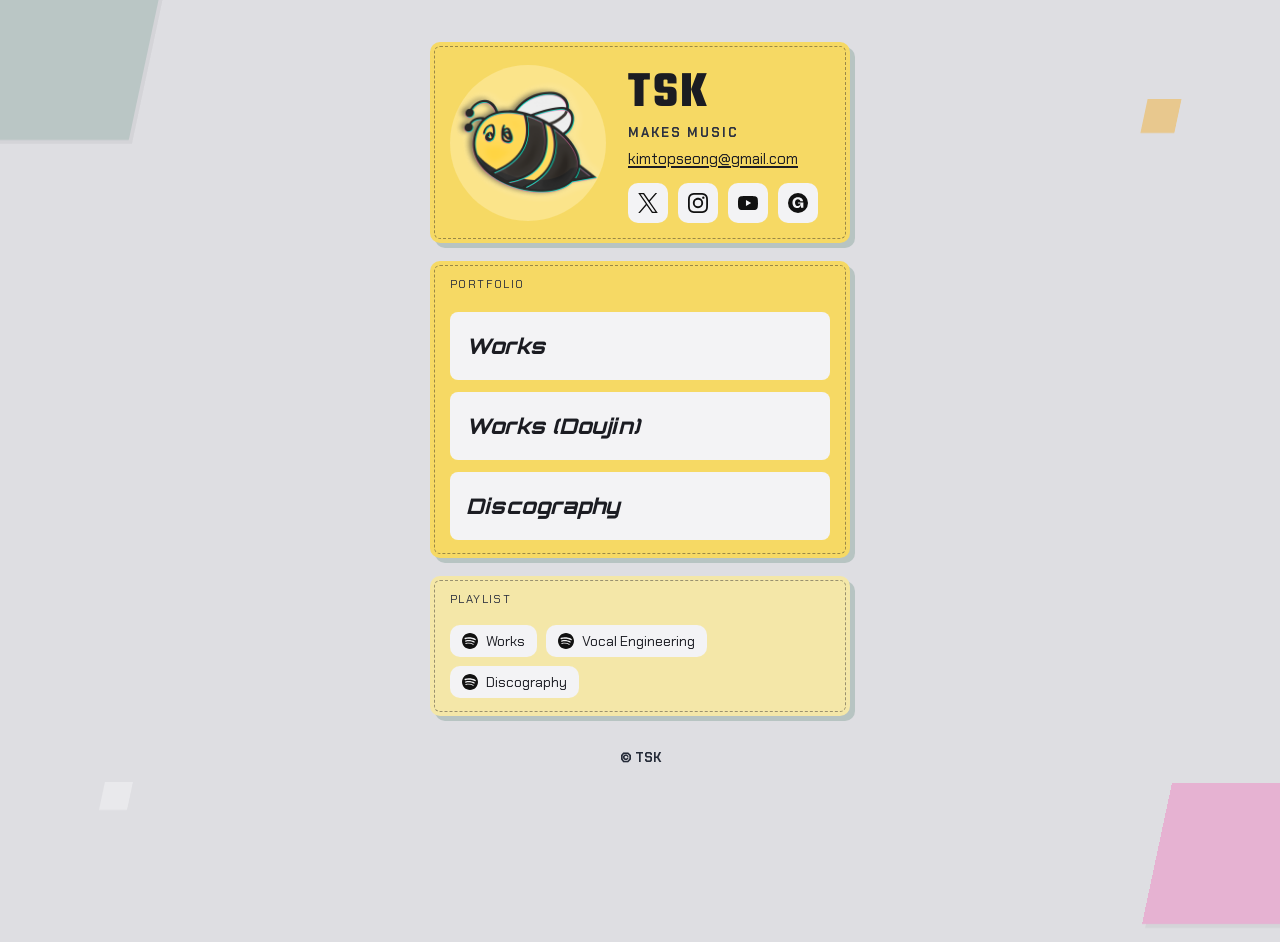
==== commit 0b077511: "20260208-3" ====
--- a/index.html
+++ b/index.html
@@ -15,16 +15,16 @@
       content="TSK Works"
     />
     <meta property="og:type" content="website" />
-    <link rel="icon" type="image/png" sizes="32x32" href="assets/favicon/favicon-32.png?v=20260208-1" />
-    <link rel="icon" type="image/png" sizes="16x16" href="assets/favicon/favicon-16.png?v=20260208-1" />
-    <link rel="apple-touch-icon" sizes="180x180" href="assets/favicon/apple-touch-icon.png?v=20260208-1" />
+    <link rel="icon" type="image/png" sizes="32x32" href="assets/favicon/favicon-32.png?v=20260208-3" />
+    <link rel="icon" type="image/png" sizes="16x16" href="assets/favicon/favicon-16.png?v=20260208-3" />
+    <link rel="apple-touch-icon" sizes="180x180" href="assets/favicon/apple-touch-icon.png?v=20260208-3" />
     <link rel="preconnect" href="https://fonts.googleapis.com" />
     <link rel="preconnect" href="https://fonts.gstatic.com" crossorigin />
     <link
       href="https://fonts.googleapis.com/css2?family=Black+Ops+One&family=Chakra+Petch:wght@500;600;700&family=Orbitron:wght@600;700;800&family=Rubik+Mono+One&family=Teko:wght@700&family=Noto+Sans+KR:wght@400;500;700&display=swap"
       rel="stylesheet"
     />
-    <link rel="stylesheet" href="styles.css?v=20260208-1" />
+    <link rel="stylesheet" href="styles.css?v=20260208-3" />
   </head>
   <body>
     <div class="bg-haze haze-1"></div>
@@ -34,7 +34,7 @@
       <header class="hero">
         <img
           class="avatar"
-          src="assets/profile.jpg"
+          src="assets/profile-logo.png?v=20260208-3"
           alt="TSK profile"
           loading="eager"
           decoding="async"
@@ -108,6 +108,6 @@
       <p>© TSK</p>
     </footer>
 
-    <script src="script.js?v=20260208-1"></script>
+    <script src="script.js?v=20260208-3"></script>
   </body>
 </html>
--- a/styles.css
+++ b/styles.css
@@ -1,5 +1,5 @@
 :root {
-  --bg: #d4d4d8;
+  --bg: #dedee2;
   --ink: #1b1c22;
   --paper: #f3f3f5;
   --panel: #f6d964;
@@ -164,12 +164,13 @@
 }
 
 .avatar {
-  width: 132px;
-  height: 132px;
-  border-radius: 10px;
-  object-fit: cover;
-  border: none;
-  box-shadow: 3px 3px 0 rgba(143, 169, 162, 0.5);
+  width: 156px;
+  height: 156px;
+  border-radius: 50%;
+  object-fit: contain;
+  border: none;
+  box-shadow: none;
+  background: #fbe48a;
 }
 
 .hero-text {
@@ -389,7 +390,9 @@
 .modal-head h2 {
   margin: 0;
   color: var(--ink);
-  font-size: 1.2rem;
+  font-size: 1.5rem;
+  font-weight: 800;
+  font-style: italic;
 }
 
 .close-btn {
@@ -570,7 +573,7 @@
   background: #fff3ad;
   box-shadow: 2px 2px 0 rgba(143, 169, 162, 0.4);
   font-family: "Orbitron", "Black Ops One", "Noto Sans KR", sans-serif;
-  font-size: 0.88rem;
+  font-size: 1.02rem;
   letter-spacing: 0.06em;
 }
 
@@ -820,8 +823,8 @@
   }
 
   .avatar {
-    width: 118px;
-    height: 118px;
+    width: 132px;
+    height: 132px;
   }
 }
 
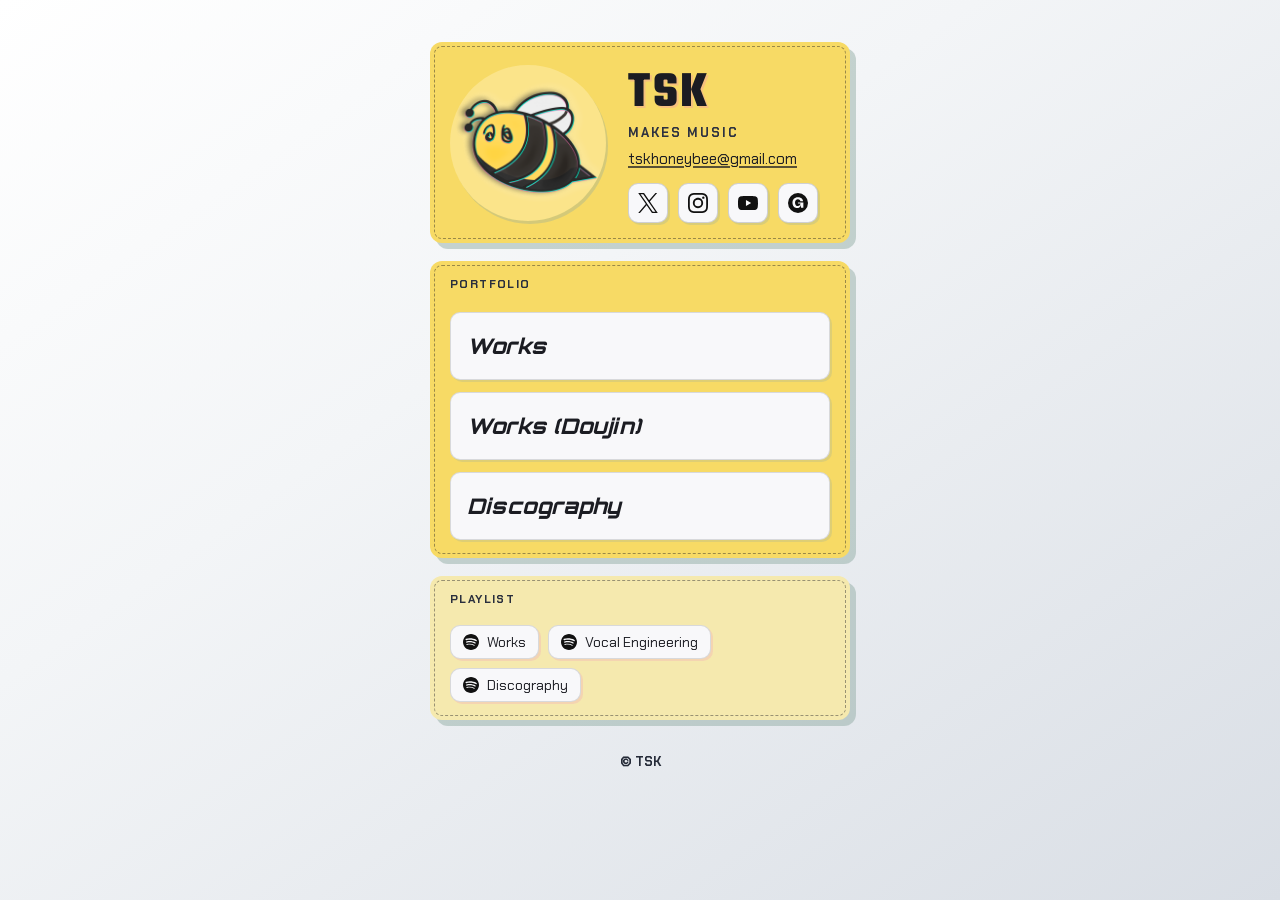
==== commit f3420ab3: "20260713-01" ====
--- a/index.html
+++ b/index.html
@@ -3,7 +3,7 @@
   <head>
     <meta charset="UTF-8" />
     <meta name="viewport" content="width=device-width, initial-scale=1.0, viewport-fit=cover" />
-    <meta name="theme-color" content="#cbcbcf" />
+    <meta name="theme-color" content="#eef1f4" />
     <title>TSK</title>
     <meta
       name="description"
@@ -15,26 +15,23 @@
       content="TSK Works"
     />
     <meta property="og:type" content="website" />
-    <link rel="icon" type="image/png" sizes="32x32" href="assets/favicon/favicon-32.png?v=20260208-3" />
-    <link rel="icon" type="image/png" sizes="16x16" href="assets/favicon/favicon-16.png?v=20260208-3" />
-    <link rel="apple-touch-icon" sizes="180x180" href="assets/favicon/apple-touch-icon.png?v=20260208-3" />
+    <link rel="icon" type="image/png" sizes="32x32" href="assets/favicon/favicon-32.png?v=20260209-06" />
+    <link rel="icon" type="image/png" sizes="16x16" href="assets/favicon/favicon-16.png?v=20260209-06" />
+    <link rel="apple-touch-icon" sizes="180x180" href="assets/favicon/apple-touch-icon.png?v=20260209-06" />
     <link rel="preconnect" href="https://fonts.googleapis.com" />
     <link rel="preconnect" href="https://fonts.gstatic.com" crossorigin />
     <link
-      href="https://fonts.googleapis.com/css2?family=Black+Ops+One&family=Chakra+Petch:wght@500;600;700&family=Orbitron:wght@600;700;800&family=Rubik+Mono+One&family=Teko:wght@700&family=Noto+Sans+KR:wght@400;500;700&display=swap"
+      href="https://fonts.googleapis.com/css2?family=Black+Ops+One&amp;family=Chakra+Petch:wght@500;600;700&amp;family=Orbitron:wght@600;700;800&amp;family=Rubik+Mono+One&amp;family=Teko:wght@700&amp;family=Noto+Sans+KR:wght@400;500;700&amp;display=swap"
       rel="stylesheet"
     />
-    <link rel="stylesheet" href="styles.css?v=20260208-3" />
+    <link rel="stylesheet" href="styles.css?v=20260713-11" />
   </head>
   <body>
-    <div class="bg-haze haze-1"></div>
-    <div class="bg-haze haze-2"></div>
-
     <main class="layout">
       <header class="hero">
         <img
           class="avatar"
-          src="assets/profile-logo.png?v=20260208-3"
+          src="assets/profile-logo.png?v=20260209-06"
           alt="TSK profile"
           loading="eager"
           decoding="async"
@@ -42,7 +39,7 @@
         <div class="hero-text">
           <h1>TSK</h1>
           <p class="subtitle">MAKES MUSIC</p>
-          <a class="email" href="mailto:kimtopseong@gmail.com">kimtopseong@gmail.com</a>
+          <a class="email" href="mailto:tskhoneybee@gmail.com">tskhoneybee@gmail.com</a>
           <div class="icon-only-row hero-icons">
             <a class="icon-only-link" href="https://x.com/tsk_honeybee" target="_blank" rel="noreferrer" aria-label="X">
               <img src="assets/icons/x.svg" alt="" />
@@ -95,7 +92,14 @@
       <article class="modal" role="dialog" aria-modal="true" aria-labelledby="modal-title">
         <header class="modal-head">
           <h2 id="modal-title"></h2>
-          <button class="close-btn" id="modal-close" type="button" aria-label="닫기">×</button>
+          <div class="modal-head-actions">
+            <button class="modal-icon-btn" id="modal-print-open" type="button" aria-label="인쇄 페이지 열기" hidden>
+              <img class="modal-icon-glyph" src="assets/icons/open-new.svg" alt="" />
+            </button>
+            <button class="close-btn" id="modal-close" type="button" aria-label="닫기">
+              <img class="close-icon-glyph" src="assets/icons/close.svg" alt="" />
+            </button>
+          </div>
         </header>
         <div class="modal-body" id="modal-body"></div>
         <div class="modal-scrollbar" id="modal-scrollbar" aria-hidden="true" hidden>
@@ -108,6 +112,6 @@
       <p>© TSK</p>
     </footer>
 
-    <script src="script.js?v=20260208-3"></script>
+    <script src="script.js?v=20260713-01"></script>
   </body>
 </html>
--- a/styles.css
+++ b/styles.css
@@ -1,16 +1,16 @@
 :root {
-  --bg: #dedee2;
+  --bg: #d9dee5;
   --ink: #1b1c22;
-  --paper: #f3f3f5;
-  --panel: #f6d964;
-  --panel-soft: #f4e7a8;
+  --paper: #f8f8fa;
+  --panel: #f7da65;
+  --panel-soft: #f5e9ae;
   --wing: #eeeff2;
   --muted: #4a4d57;
-  --cyan: #8fa9a2;
-  --pink: #f07dbf;
-  --orange: #f1b13a;
+  --cyan: #91aaa4;
+  --pink: #ef82bc;
+  --orange: #f2b33f;
   --edge-rough: rgba(27, 28, 34, 0.42);
-  --shadow-hard: 5px 5px 0 rgba(143, 169, 162, 0.5);
+  --shadow-hard: 6px 6px 0 rgba(143, 169, 162, 0.48);
   --btn-slant: 2%;
 }
 
@@ -20,17 +20,22 @@
 
 html {
   min-height: 100%;
-  background: var(--bg);
+  background: #ffffff;
 }
 
 body {
   position: relative;
   isolation: isolate;
+  display: flow-root;
   margin: 0;
   min-height: 100vh;
+  background-color: var(--bg);
   color: var(--ink);
   font-family: "Chakra Petch", "Noto Sans KR", "Apple SD Gothic Neo", "Malgun Gothic", sans-serif;
   overflow-x: hidden;
+  background-image: linear-gradient(145deg, #ffffff 0%, #f3f5f7 38%, var(--bg) 100%);
+  background-size: auto;
+  background-attachment: fixed;
 }
 
 body::before,
@@ -41,7 +46,7 @@
   pointer-events: none;
   border: none;
   box-shadow: 4px 4px 0 rgba(0, 0, 0, 0.1);
-  opacity: 0.45;
+  display: none;
 }
 
 body::before {
@@ -69,12 +74,19 @@
   font-family: "Orbitron", "Black Ops One", "Noto Sans KR", sans-serif;
 }
 
+a:focus-visible,
+button:focus-visible,
+summary:focus-visible {
+  outline: 3px solid var(--pink);
+  outline-offset: 3px;
+}
+
 .bg-haze {
   position: fixed;
   z-index: -2;
   pointer-events: none;
   border: none;
-  opacity: 0.5;
+  display: none;
 }
 
 .haze-1 {
@@ -128,7 +140,7 @@
   position: relative;
   overflow: hidden;
   border: none;
-  border-radius: 10px;
+  border-radius: 12px;
   background: var(--panel);
   box-shadow: var(--shadow-hard);
 }
@@ -140,7 +152,7 @@
   position: absolute;
   inset: 4px;
   border: 1px dashed var(--edge-rough);
-  border-radius: 6px;
+  border-radius: 8px;
   pointer-events: none;
 }
 
@@ -171,6 +183,12 @@
   border: none;
   box-shadow: none;
   background: #fbe48a;
+  filter: drop-shadow(2px 3px 0 rgba(143, 169, 162, 0.34));
+  transition: transform 0.2s ease;
+}
+
+.hero:hover .avatar {
+  transform: translateY(-2px);
 }
 
 .hero-text {
@@ -186,6 +204,7 @@
   letter-spacing: 0.05em;
   font-family: "Teko", "Rubik Mono One", "Black Ops One", "Orbitron", "Noto Sans KR", sans-serif;
   transform: none;
+  text-shadow: 2px 2px 0 rgba(240, 125, 191, 0.28);
 }
 
 .subtitle {
@@ -204,13 +223,14 @@
   font-size: 0.95rem;
   text-decoration-line: underline;
   text-decoration-thickness: 2px;
-  text-decoration-color: var(--ink);
+  text-decoration-color: rgba(27, 28, 34, 0.72);
   text-underline-offset: 2px;
   border-bottom: none;
 }
 
 .email:hover {
   color: #000;
+  text-decoration-color: var(--pink);
 }
 
 .icon-only-row {
@@ -230,8 +250,9 @@
   width: 40px;
   height: 40px;
   border-radius: 10px;
-  border: none;
+  border: 1px solid rgba(27, 28, 34, 0.18);
   background: var(--paper);
+  box-shadow: 2px 2px 0 rgba(143, 169, 162, 0.28);
   text-decoration: none;
   transition: transform 0.18s ease, box-shadow 0.18s ease;
 }
@@ -243,7 +264,7 @@
 
 .icon-only-link:hover {
   transform: translateY(-2px);
-  box-shadow: 2px 2px 0 rgba(143, 169, 162, 0.6);
+  box-shadow: 3px 3px 0 rgba(143, 169, 162, 0.58);
 }
 
 .nav-title,
@@ -253,6 +274,7 @@
   letter-spacing: 0.12em;
   text-transform: uppercase;
   font-size: 0.72rem;
+  font-weight: 700;
 }
 
 .menu-list {
@@ -267,9 +289,10 @@
   justify-content: flex-start;
   width: 100%;
   min-height: 68px;
-  border: none;
-  border-radius: 8px;
+  border: 1px solid rgba(27, 28, 34, 0.14);
+  border-radius: 10px;
   background: var(--paper);
+  box-shadow: 2px 2px 0 rgba(143, 169, 162, 0.24);
   color: var(--ink);
   padding: 14px 16px;
   text-align: left;
@@ -284,8 +307,8 @@
 }
 
 .menu-btn:hover {
-  transform: translateY(-1px);
-  box-shadow: 2px 2px 0 rgba(143, 169, 162, 0.58);
+  transform: translateY(-2px);
+  box-shadow: 3px 3px 0 rgba(143, 169, 162, 0.56);
 }
 
 .menu-btn.is-active {
@@ -318,9 +341,10 @@
   color: var(--ink);
   text-decoration: none;
   padding: 8px 12px;
-  border: none;
+  border: 1px solid rgba(27, 28, 34, 0.14);
   border-radius: 10px;
   background: var(--paper);
+  box-shadow: 2px 2px 0 rgba(240, 125, 191, 0.2);
   font-size: 0.88rem;
   line-height: 1;
   transition: transform 0.18s ease, box-shadow 0.18s ease;
@@ -332,8 +356,8 @@
 }
 
 .icon-link:hover {
-  transform: translateY(-1px);
-  box-shadow: 2px 2px 0 rgba(240, 125, 191, 0.56);
+  transform: translateY(-2px);
+  box-shadow: 3px 3px 0 rgba(240, 125, 191, 0.5);
 }
 
 .overlay {
@@ -347,6 +371,11 @@
 
 .overlay[hidden] {
   display: none;
+}
+
+.overlay.is-fullscreen {
+  padding: 0;
+  place-items: stretch;
 }
 
 .overlay-backdrop {
@@ -366,6 +395,32 @@
   background: var(--wing);
   box-shadow: 5px 5px 0 rgba(143, 169, 162, 0.5);
   transform: none;
+}
+
+.overlay.is-fullscreen .overlay-backdrop {
+  background: rgba(16, 17, 21, 0.7);
+}
+
+.overlay.is-fullscreen .modal {
+  width: 100%;
+  height: 100dvh;
+  border-radius: 0;
+  overflow: auto;
+}
+
+.overlay.is-fullscreen .modal-head {
+  position: sticky;
+  top: 0;
+}
+
+.overlay.is-fullscreen .modal-body {
+  max-height: none;
+  overflow: visible;
+  padding: 18px 32px 28px;
+}
+
+.overlay.is-fullscreen .modal-scrollbar {
+  display: none;
 }
 
 .modal > * {
@@ -395,18 +450,67 @@
   font-style: italic;
 }
 
-.close-btn {
+.modal-head-actions {
+  display: inline-flex;
+  align-items: center;
+  gap: 8px;
+}
+
+.modal-icon-btn {
   width: 36px;
   height: 36px;
+  display: inline-flex;
+  align-items: center;
+  justify-content: center;
   border: none;
   border-radius: 10px;
   background: #fff;
   color: var(--ink);
-  font-size: 1.2rem;
   line-height: 1;
   cursor: pointer;
   clip-path: polygon(var(--btn-slant) 0, 100% 0, calc(100% - var(--btn-slant)) 100%, 0 100%);
   transition: transform 0.18s ease, box-shadow 0.18s ease;
+}
+
+.modal-icon-glyph {
+  width: 16px;
+  height: 16px;
+  display: block;
+  pointer-events: none;
+}
+
+.overlay:not(.is-works-section) #modal-fullscreen-toggle,
+.overlay:not(.is-works-section) #modal-print-open {
+  display: none !important;
+}
+
+.modal-icon-btn:hover {
+  transform: translateY(-1px);
+  box-shadow: 2px 2px 0 rgba(143, 169, 162, 0.52);
+}
+
+.close-btn {
+  width: 36px;
+  height: 36px;
+  display: inline-flex;
+  align-items: center;
+  justify-content: center;
+  padding: 0;
+  border: none;
+  border-radius: 10px;
+  background: #fff;
+  color: var(--ink);
+  line-height: 0;
+  cursor: pointer;
+  clip-path: polygon(var(--btn-slant) 0, 100% 0, calc(100% - var(--btn-slant)) 100%, 0 100%);
+  transition: transform 0.18s ease, box-shadow 0.18s ease;
+}
+
+.close-icon-glyph {
+  width: 18px;
+  height: 18px;
+  display: block;
+  pointer-events: none;
 }
 
 .close-btn:hover {
@@ -789,7 +893,7 @@
 
 .company-meta {
   color: #495063;
-  font-size: 0.82em;
+  font-size: 0.72rem;
 }
 
 .footer {
@@ -907,6 +1011,88 @@
   }
 }
 
+@media print {
+  @page {
+    size: A4;
+    margin: 12mm 8mm 12mm;
+  }
+
+  * {
+    -webkit-print-color-adjust: exact !important;
+    print-color-adjust: exact !important;
+  }
+
+  body::before,
+  body::after,
+  .footer {
+    display: none !important;
+  }
+
+  body.modal-open .layout {
+    display: none !important;
+  }
+
+  .overlay {
+    position: static !important;
+    inset: auto !important;
+    padding: 0 !important;
+    display: block !important;
+  }
+
+  .overlay[hidden] {
+    display: none !important;
+  }
+
+  .overlay-backdrop {
+    display: none !important;
+  }
+
+  .modal {
+    display: block !important;
+    width: 100% !important;
+    height: auto !important;
+    border-radius: 0 !important;
+    box-shadow: none !important;
+    overflow: visible !important;
+  }
+
+  .modal-head {
+    display: flex !important;
+    position: static !important;
+    min-height: var(--modal-head-offset) !important;
+    padding: 10px 16px 8px !important;
+    border-radius: 0 !important;
+    margin: 0 0 8mm !important;
+  }
+
+  .modal-head h2 {
+    margin: 0 !important;
+    font-size: 1.5rem !important;
+  }
+
+  .modal-head-actions,
+  .modal-scrollbar {
+    display: none !important;
+  }
+
+  .modal-body {
+    display: block !important;
+    max-height: none !important;
+    overflow: visible !important;
+    padding: 0 10px 24px !important;
+  }
+
+  .works-category-group,
+  .works-project-card,
+  .track-item,
+  .discography-item,
+  .year-group {
+    break-inside: avoid;
+    page-break-inside: avoid;
+    margin-top: 4mm;
+  }
+}
+
 @media (prefers-reduced-motion: reduce) {
   *,
   *::before,
